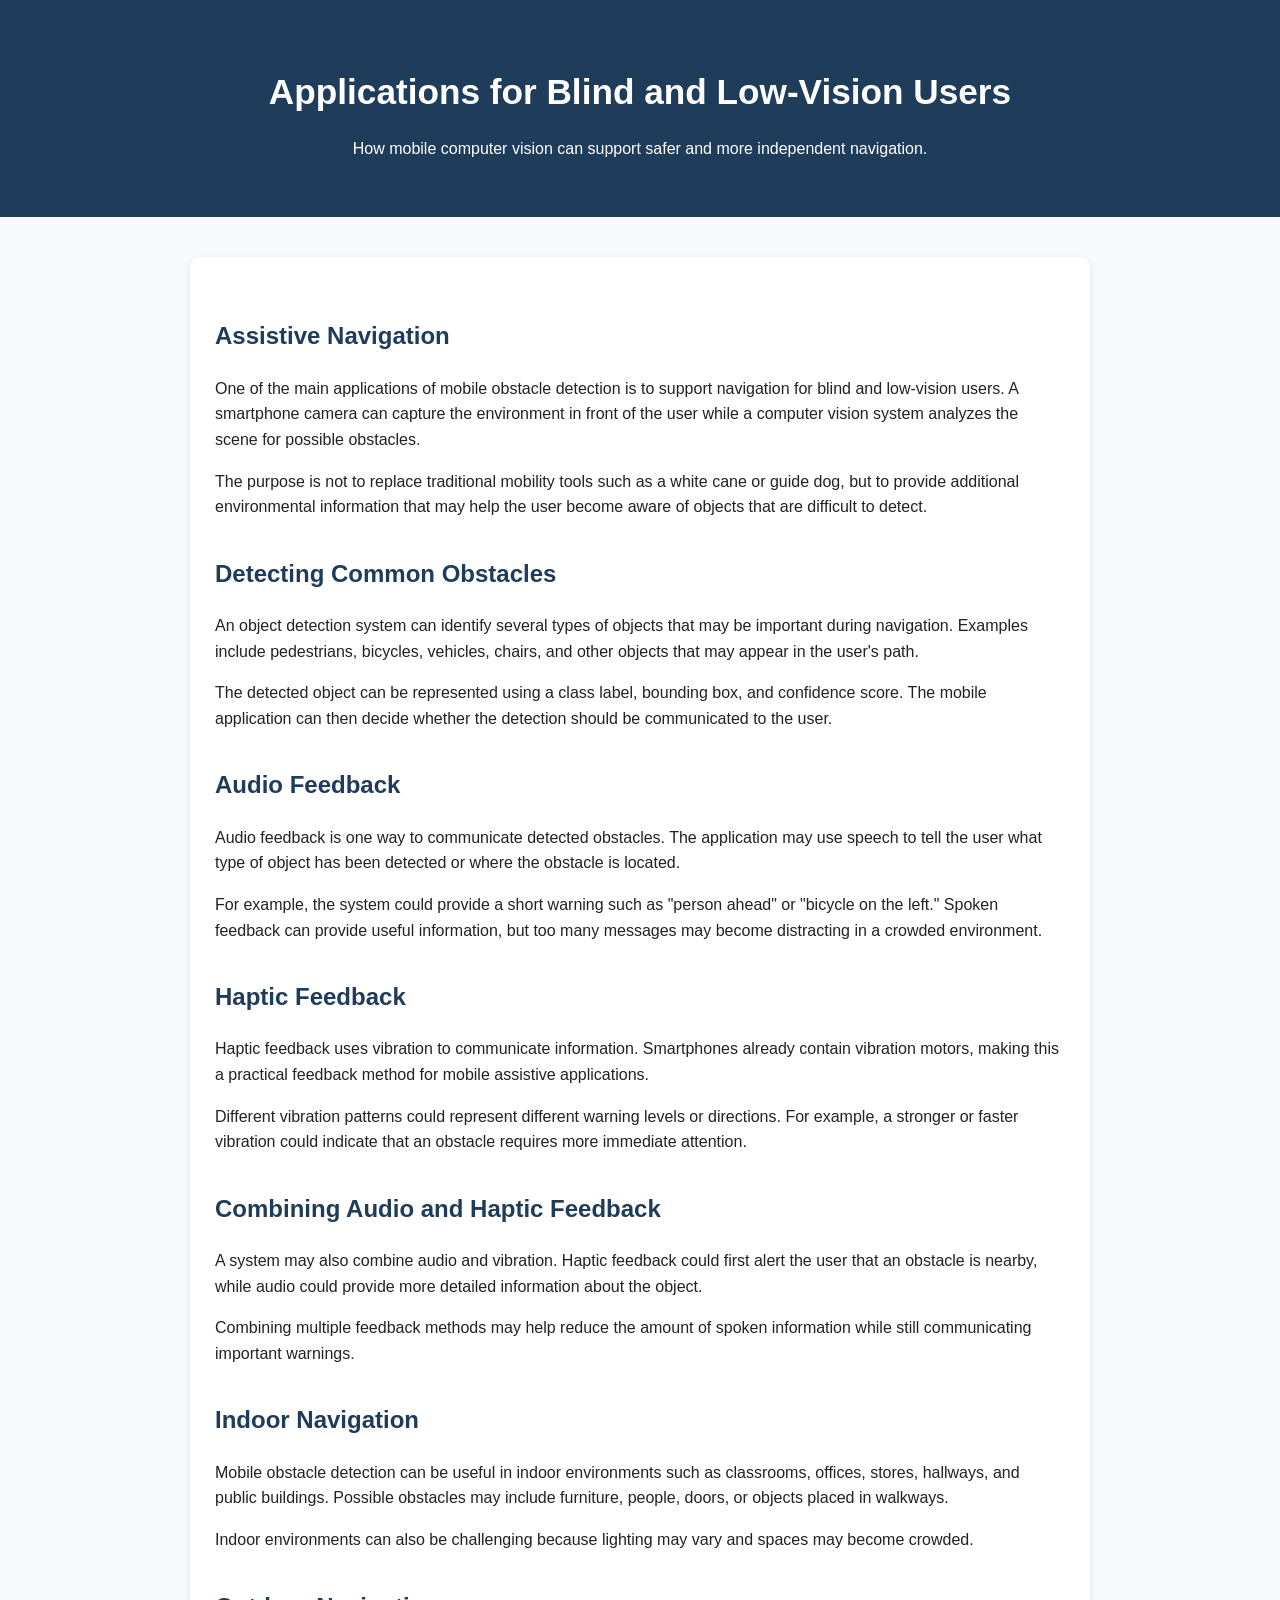
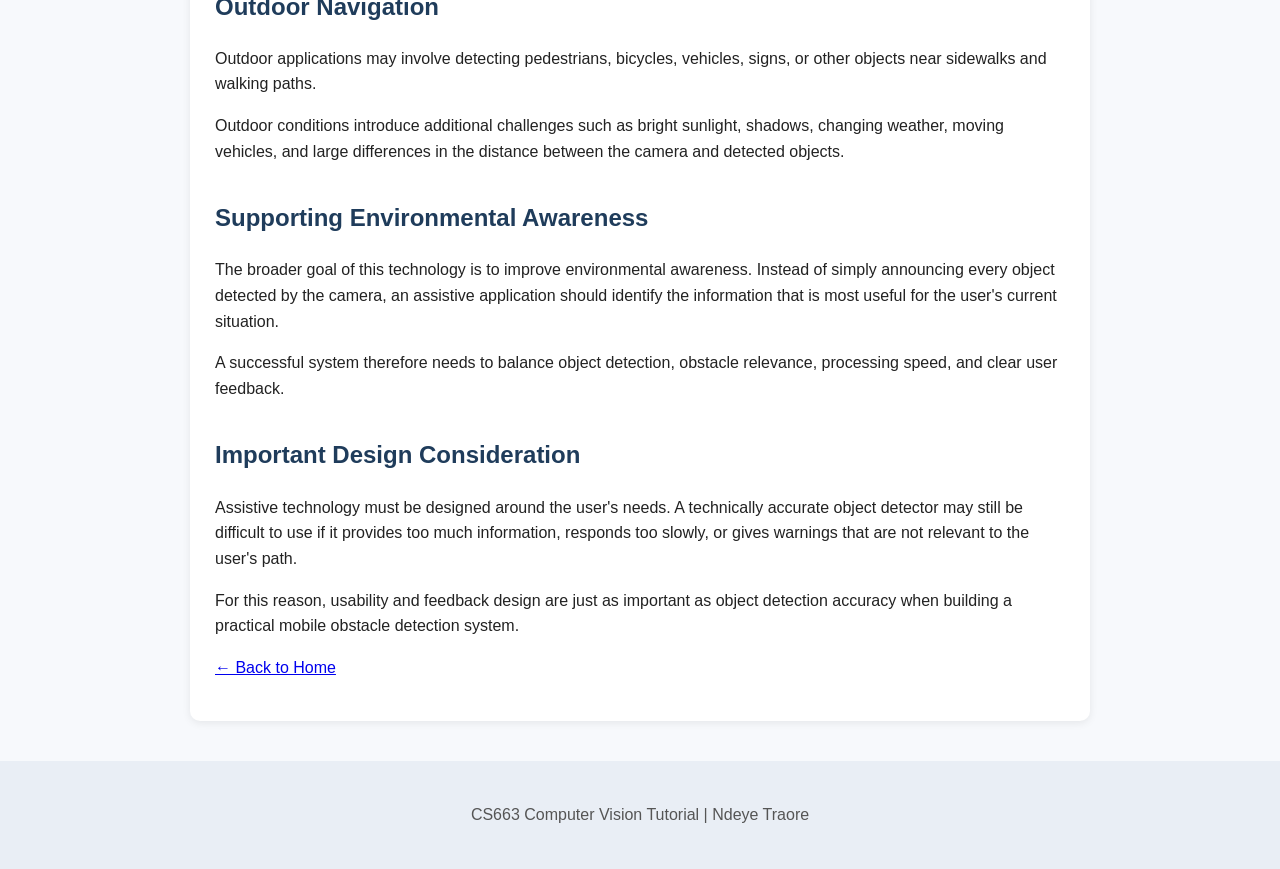
==== applications.html @ bac40fe1 "Create applications.html" ====
<!DOCTYPE html>
<html lang="en">
<head>
  <meta charset="UTF-8">
  <meta name="viewport" content="width=device-width, initial-scale=1.0">

  <title>Applications for Blind and Low-Vision Users</title>

  <link rel="stylesheet" href="style.css">
</head>

<body>

  <header>
    <h1>Applications for Blind and Low-Vision Users</h1>

    <p>
      How mobile computer vision can support safer and more independent navigation.
    </p>
  </header>

  <main>

    <section class="intro">

      <h2>Assistive Navigation</h2>

      <p>
        One of the main applications of mobile obstacle detection is to support
        navigation for blind and low-vision users. A smartphone camera can capture
        the environment in front of the user while a computer vision system analyzes
        the scene for possible obstacles.
      </p>

      <p>
        The purpose is not to replace traditional mobility tools such as a white
        cane or guide dog, but to provide additional environmental information that
        may help the user become aware of objects that are difficult to detect.
      </p>

      <h2>Detecting Common Obstacles</h2>

      <p>
        An object detection system can identify several types of objects that may
        be important during navigation. Examples include pedestrians, bicycles,
        vehicles, chairs, and other objects that may appear in the user's path.
      </p>

      <p>
        The detected object can be represented using a class label, bounding box,
        and confidence score. The mobile application can then decide whether the
        detection should be communicated to the user.
      </p>

      <h2>Audio Feedback</h2>

      <p>
        Audio feedback is one way to communicate detected obstacles. The application
        may use speech to tell the user what type of object has been detected or
        where the obstacle is located.
      </p>

      <p>
        For example, the system could provide a short warning such as "person ahead"
        or "bicycle on the left." Spoken feedback can provide useful information,
        but too many messages may become distracting in a crowded environment.
      </p>

      <h2>Haptic Feedback</h2>

      <p>
        Haptic feedback uses vibration to communicate information. Smartphones
        already contain vibration motors, making this a practical feedback method
        for mobile assistive applications.
      </p>

      <p>
        Different vibration patterns could represent different warning levels or
        directions. For example, a stronger or faster vibration could indicate
        that an obstacle requires more immediate attention.
      </p>

      <h2>Combining Audio and Haptic Feedback</h2>

      <p>
        A system may also combine audio and vibration. Haptic feedback could first
        alert the user that an obstacle is nearby, while audio could provide more
        detailed information about the object.
      </p>

      <p>
        Combining multiple feedback methods may help reduce the amount of spoken
        information while still communicating important warnings.
      </p>

      <h2>Indoor Navigation</h2>

      <p>
        Mobile obstacle detection can be useful in indoor environments such as
        classrooms, offices, stores, hallways, and public buildings. Possible
        obstacles may include furniture, people, doors, or objects placed in
        walkways.
      </p>

      <p>
        Indoor environments can also be challenging because lighting may vary and
        spaces may become crowded.
      </p>

      <h2>Outdoor Navigation</h2>

      <p>
        Outdoor applications may involve detecting pedestrians, bicycles,
        vehicles, signs, or other objects near sidewalks and walking paths.
      </p>

      <p>
        Outdoor conditions introduce additional challenges such as bright sunlight,
        shadows, changing weather, moving vehicles, and large differences in the
        distance between the camera and detected objects.
      </p>

      <h2>Supporting Environmental Awareness</h2>

      <p>
        The broader goal of this technology is to improve environmental awareness.
        Instead of simply announcing every object detected by the camera, an
        assistive application should identify the information that is most useful
        for the user's current situation.
      </p>

      <p>
        A successful system therefore needs to balance object detection, obstacle
        relevance, processing speed, and clear user feedback.
      </p>

      <h2>Important Design Consideration</h2>

      <p>
        Assistive technology must be designed around the user's needs. A technically
        accurate object detector may still be difficult to use if it provides too
        much information, responds too slowly, or gives warnings that are not
        relevant to the user's path.
      </p>

      <p>
        For this reason, usability and feedback design are just as important as
        object detection accuracy when building a practical mobile obstacle
        detection system.
      </p>

      <p>
        <a href="index.html">← Back to Home</a>
      </p>

    </section>

  </main>

  <footer>
    <p>CS663 Computer Vision Tutorial | Ndeye Traore</p>
  </footer>

</body>
</html>
---- style.css ----
body {
  font-family: Arial, sans-serif;
  margin: 0;
  background-color: #f7f9fc;
  color: #222;
  line-height: 1.6;
}

header {
  background-color: #1f3c5b;
  color: white;
  padding: 40px 20px;
  text-align: center;
}

header h1 {
  margin-bottom: 10px;
  font-size: 2.2rem;
}

main {
  max-width: 900px;
  margin: 40px auto;
  padding: 0 20px;
}

h2 {
  color: #1f3c5b;
  margin-top: 35px;
}

.intro {
  background: white;
  padding: 25px;
  border-radius: 10px;
  box-shadow: 0 2px 8px rgba(0, 0, 0, 0.08);
}

.sections {
  display: grid;
  grid-template-columns: repeat(auto-fit, minmax(250px, 1fr));
  gap: 18px;
  margin-top: 20px;
}

.section-card {
  background: white;
  padding: 20px;
  border-radius: 10px;
  box-shadow: 0 2px 8px rgba(0, 0, 0, 0.08);
}

.section-card h3 {
  color: #1f3c5b;
  margin-top: 0;
}

footer {
  text-align: center;
  padding: 25px;
  margin-top: 40px;
  background-color: #e9eef5;
  color: #555;
}


.card-link {
  text-decoration: none;
  color: inherit;
}

.card-link:visited {
  color: inherit;
}

.card-link .section-card {
  transition: transform 0.2s ease, box-shadow 0.2s ease;
}

.card-link .section-card h3,
.card-link .section-card p {
  text-decoration: none;
}


.card-link:hover .section-card {
  transform: translateY(-4px);
  box-shadow: 0 5px 15px rgba(0, 0, 0, 0.15);
}

.card-link:hover .section-card h3 {
  text-decoration: underline;
}
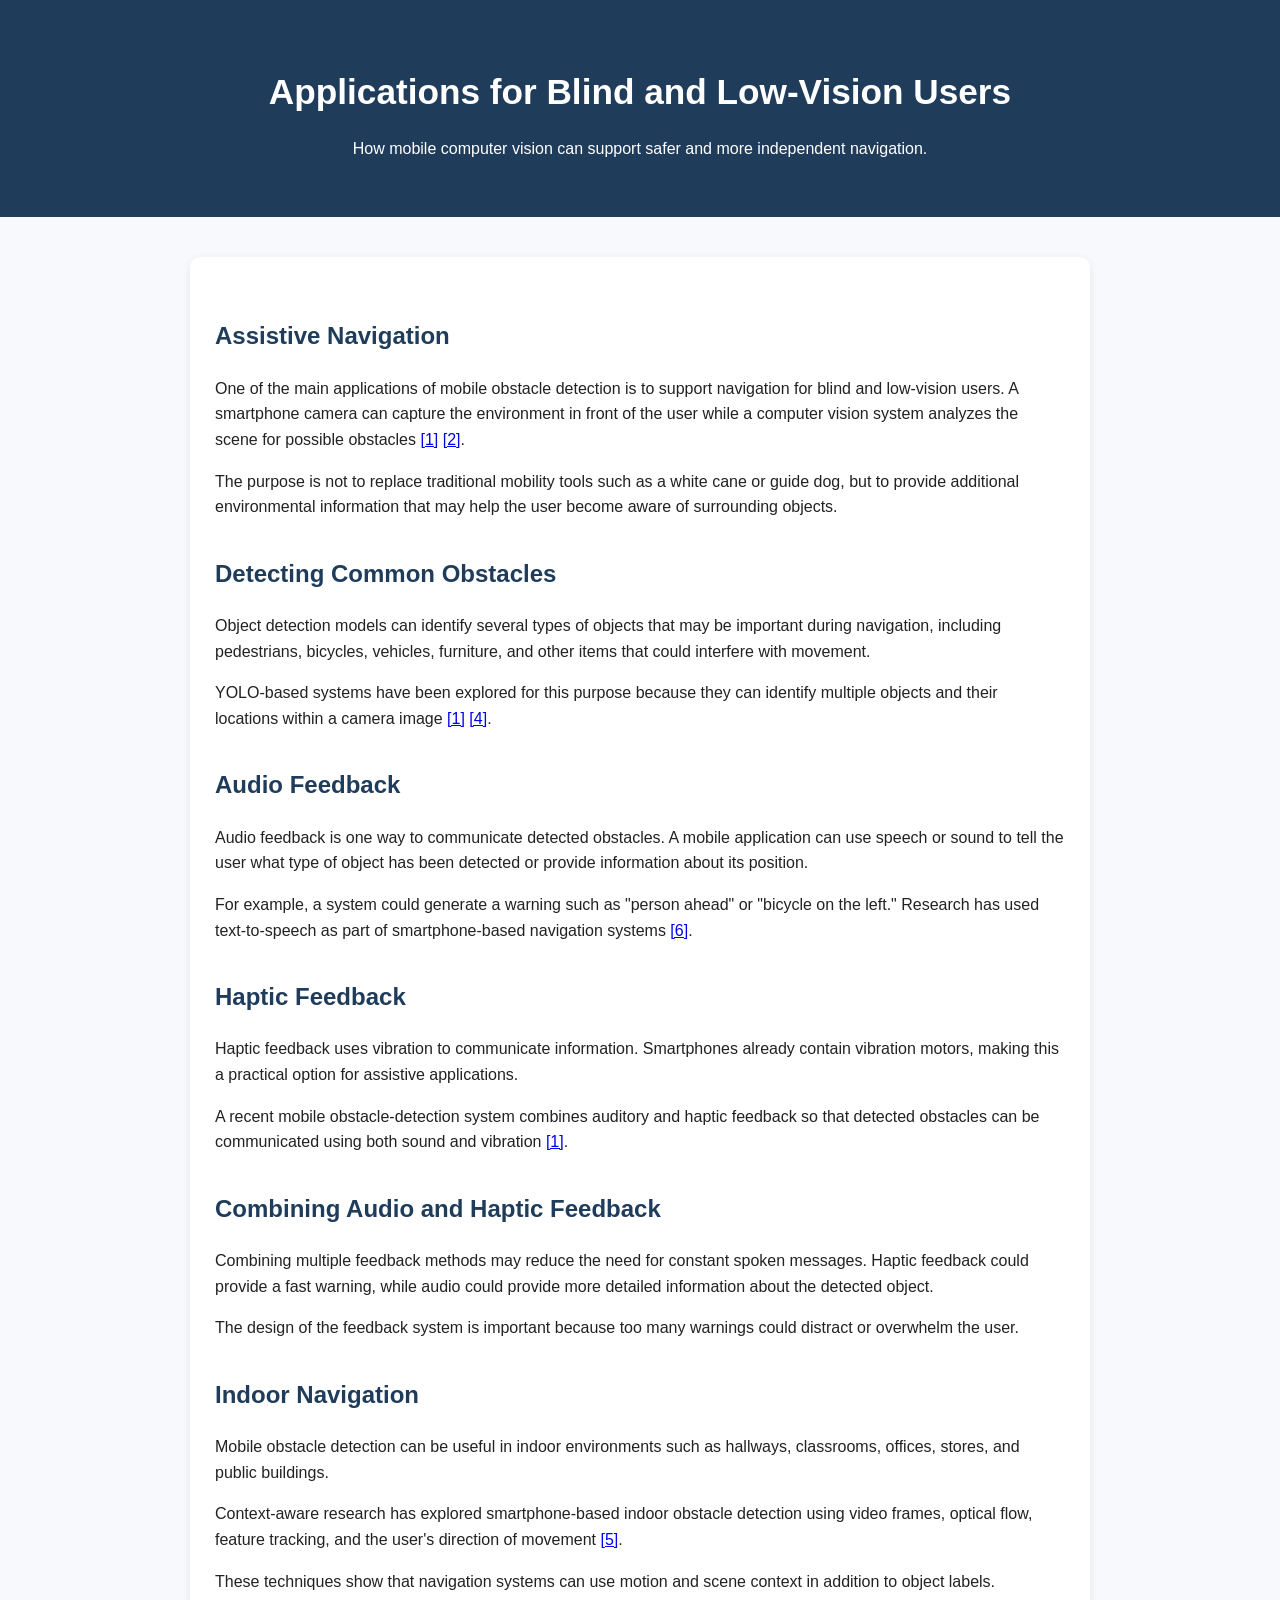
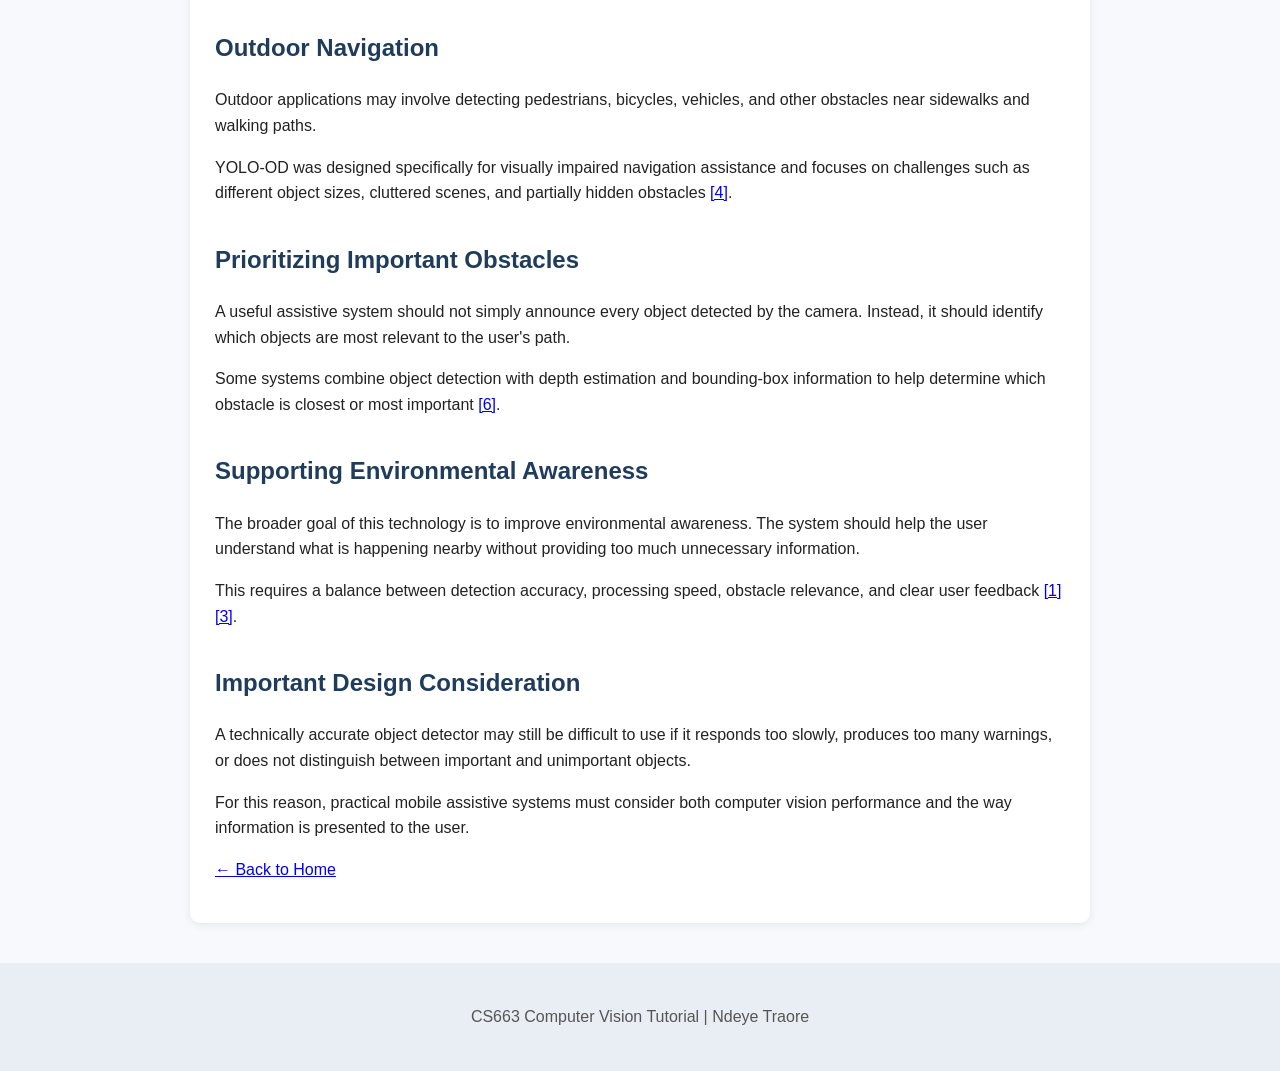
==== commit d3a272d1: "Update applications.html" ====
--- a/applications.html
+++ b/applications.html
@@ -29,125 +29,159 @@
         One of the main applications of mobile obstacle detection is to support
         navigation for blind and low-vision users. A smartphone camera can capture
         the environment in front of the user while a computer vision system analyzes
-        the scene for possible obstacles.
+        the scene for possible obstacles
+        <a href="bibliography.html#source1">[1]</a>
+        <a href="bibliography.html#source2">[2]</a>.
       </p>
 
       <p>
-        The purpose is not to replace traditional mobility tools such as a white
-        cane or guide dog, but to provide additional environmental information that
-        may help the user become aware of objects that are difficult to detect.
+        The purpose is not to replace traditional mobility tools such as a white cane
+        or guide dog, but to provide additional environmental information that may
+        help the user become aware of surrounding objects.
       </p>
+
 
       <h2>Detecting Common Obstacles</h2>
 
       <p>
-        An object detection system can identify several types of objects that may
-        be important during navigation. Examples include pedestrians, bicycles,
-        vehicles, chairs, and other objects that may appear in the user's path.
+        Object detection models can identify several types of objects that may be
+        important during navigation, including pedestrians, bicycles, vehicles,
+        furniture, and other items that could interfere with movement.
       </p>
 
       <p>
-        The detected object can be represented using a class label, bounding box,
-        and confidence score. The mobile application can then decide whether the
-        detection should be communicated to the user.
+        YOLO-based systems have been explored for this purpose because they can
+        identify multiple objects and their locations within a camera image
+        <a href="bibliography.html#source1">[1]</a>
+        <a href="bibliography.html#source4">[4]</a>.
       </p>
+
 
       <h2>Audio Feedback</h2>
 
       <p>
-        Audio feedback is one way to communicate detected obstacles. The application
-        may use speech to tell the user what type of object has been detected or
-        where the obstacle is located.
+        Audio feedback is one way to communicate detected obstacles. A mobile
+        application can use speech or sound to tell the user what type of object
+        has been detected or provide information about its position.
       </p>
 
       <p>
-        For example, the system could provide a short warning such as "person ahead"
-        or "bicycle on the left." Spoken feedback can provide useful information,
-        but too many messages may become distracting in a crowded environment.
+        For example, a system could generate a warning such as "person ahead" or
+        "bicycle on the left." Research has used text-to-speech as part of
+        smartphone-based navigation systems
+        <a href="bibliography.html#source6">[6]</a>.
       </p>
+
 
       <h2>Haptic Feedback</h2>
 
       <p>
         Haptic feedback uses vibration to communicate information. Smartphones
-        already contain vibration motors, making this a practical feedback method
-        for mobile assistive applications.
+        already contain vibration motors, making this a practical option for
+        assistive applications.
       </p>
 
       <p>
-        Different vibration patterns could represent different warning levels or
-        directions. For example, a stronger or faster vibration could indicate
-        that an obstacle requires more immediate attention.
+        A recent mobile obstacle-detection system combines auditory and haptic
+        feedback so that detected obstacles can be communicated using both sound
+        and vibration
+        <a href="bibliography.html#source1">[1]</a>.
       </p>
+
 
       <h2>Combining Audio and Haptic Feedback</h2>
 
       <p>
-        A system may also combine audio and vibration. Haptic feedback could first
-        alert the user that an obstacle is nearby, while audio could provide more
-        detailed information about the object.
+        Combining multiple feedback methods may reduce the need for constant
+        spoken messages. Haptic feedback could provide a fast warning, while audio
+        could provide more detailed information about the detected object.
       </p>
 
       <p>
-        Combining multiple feedback methods may help reduce the amount of spoken
-        information while still communicating important warnings.
+        The design of the feedback system is important because too many warnings
+        could distract or overwhelm the user.
       </p>
+
 
       <h2>Indoor Navigation</h2>
 
       <p>
         Mobile obstacle detection can be useful in indoor environments such as
-        classrooms, offices, stores, hallways, and public buildings. Possible
-        obstacles may include furniture, people, doors, or objects placed in
-        walkways.
+        hallways, classrooms, offices, stores, and public buildings.
       </p>
 
       <p>
-        Indoor environments can also be challenging because lighting may vary and
-        spaces may become crowded.
+        Context-aware research has explored smartphone-based indoor obstacle
+        detection using video frames, optical flow, feature tracking, and the
+        user's direction of movement
+        <a href="bibliography.html#source5">[5]</a>.
       </p>
+
+      <p>
+        These techniques show that navigation systems can use motion and scene
+        context in addition to object labels.
+      </p>
+
 
       <h2>Outdoor Navigation</h2>
 
       <p>
         Outdoor applications may involve detecting pedestrians, bicycles,
-        vehicles, signs, or other objects near sidewalks and walking paths.
+        vehicles, and other obstacles near sidewalks and walking paths.
       </p>
 
       <p>
-        Outdoor conditions introduce additional challenges such as bright sunlight,
-        shadows, changing weather, moving vehicles, and large differences in the
-        distance between the camera and detected objects.
+        YOLO-OD was designed specifically for visually impaired navigation
+        assistance and focuses on challenges such as different object sizes,
+        cluttered scenes, and partially hidden obstacles
+        <a href="bibliography.html#source4">[4]</a>.
       </p>
+
+
+      <h2>Prioritizing Important Obstacles</h2>
+
+      <p>
+        A useful assistive system should not simply announce every object detected
+        by the camera. Instead, it should identify which objects are most relevant
+        to the user's path.
+      </p>
+
+      <p>
+        Some systems combine object detection with depth estimation and bounding-box
+        information to help determine which obstacle is closest or most important
+        <a href="bibliography.html#source6">[6]</a>.
+      </p>
+
 
       <h2>Supporting Environmental Awareness</h2>
 
       <p>
         The broader goal of this technology is to improve environmental awareness.
-        Instead of simply announcing every object detected by the camera, an
-        assistive application should identify the information that is most useful
-        for the user's current situation.
+        The system should help the user understand what is happening nearby without
+        providing too much unnecessary information.
       </p>
 
       <p>
-        A successful system therefore needs to balance object detection, obstacle
-        relevance, processing speed, and clear user feedback.
+        This requires a balance between detection accuracy, processing speed,
+        obstacle relevance, and clear user feedback
+        <a href="bibliography.html#source1">[1]</a>
+        <a href="bibliography.html#source3">[3]</a>.
       </p>
+
 
       <h2>Important Design Consideration</h2>
 
       <p>
-        Assistive technology must be designed around the user's needs. A technically
-        accurate object detector may still be difficult to use if it provides too
-        much information, responds too slowly, or gives warnings that are not
-        relevant to the user's path.
+        A technically accurate object detector may still be difficult to use if it
+        responds too slowly, produces too many warnings, or does not distinguish
+        between important and unimportant objects.
       </p>
 
       <p>
-        For this reason, usability and feedback design are just as important as
-        object detection accuracy when building a practical mobile obstacle
-        detection system.
+        For this reason, practical mobile assistive systems must consider both
+        computer vision performance and the way information is presented to the user.
       </p>
+
 
       <p>
         <a href="index.html">← Back to Home</a>
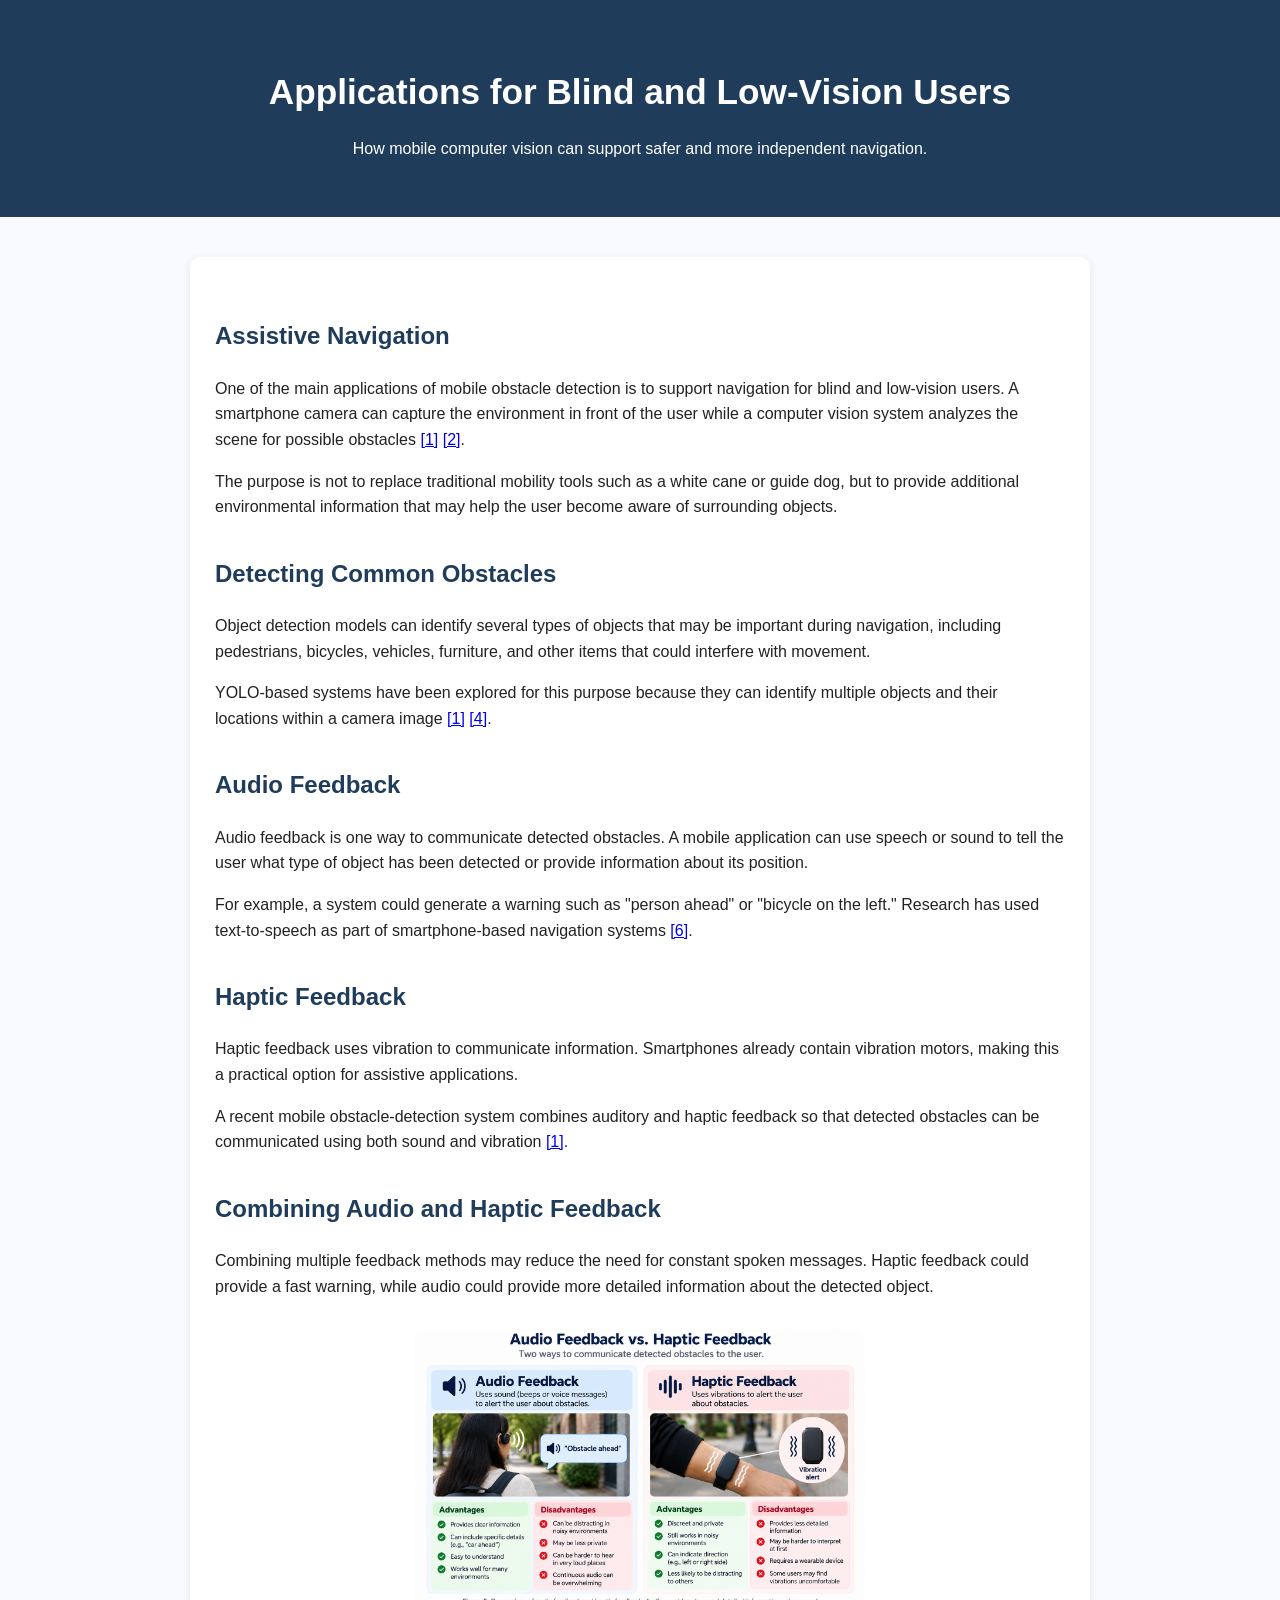
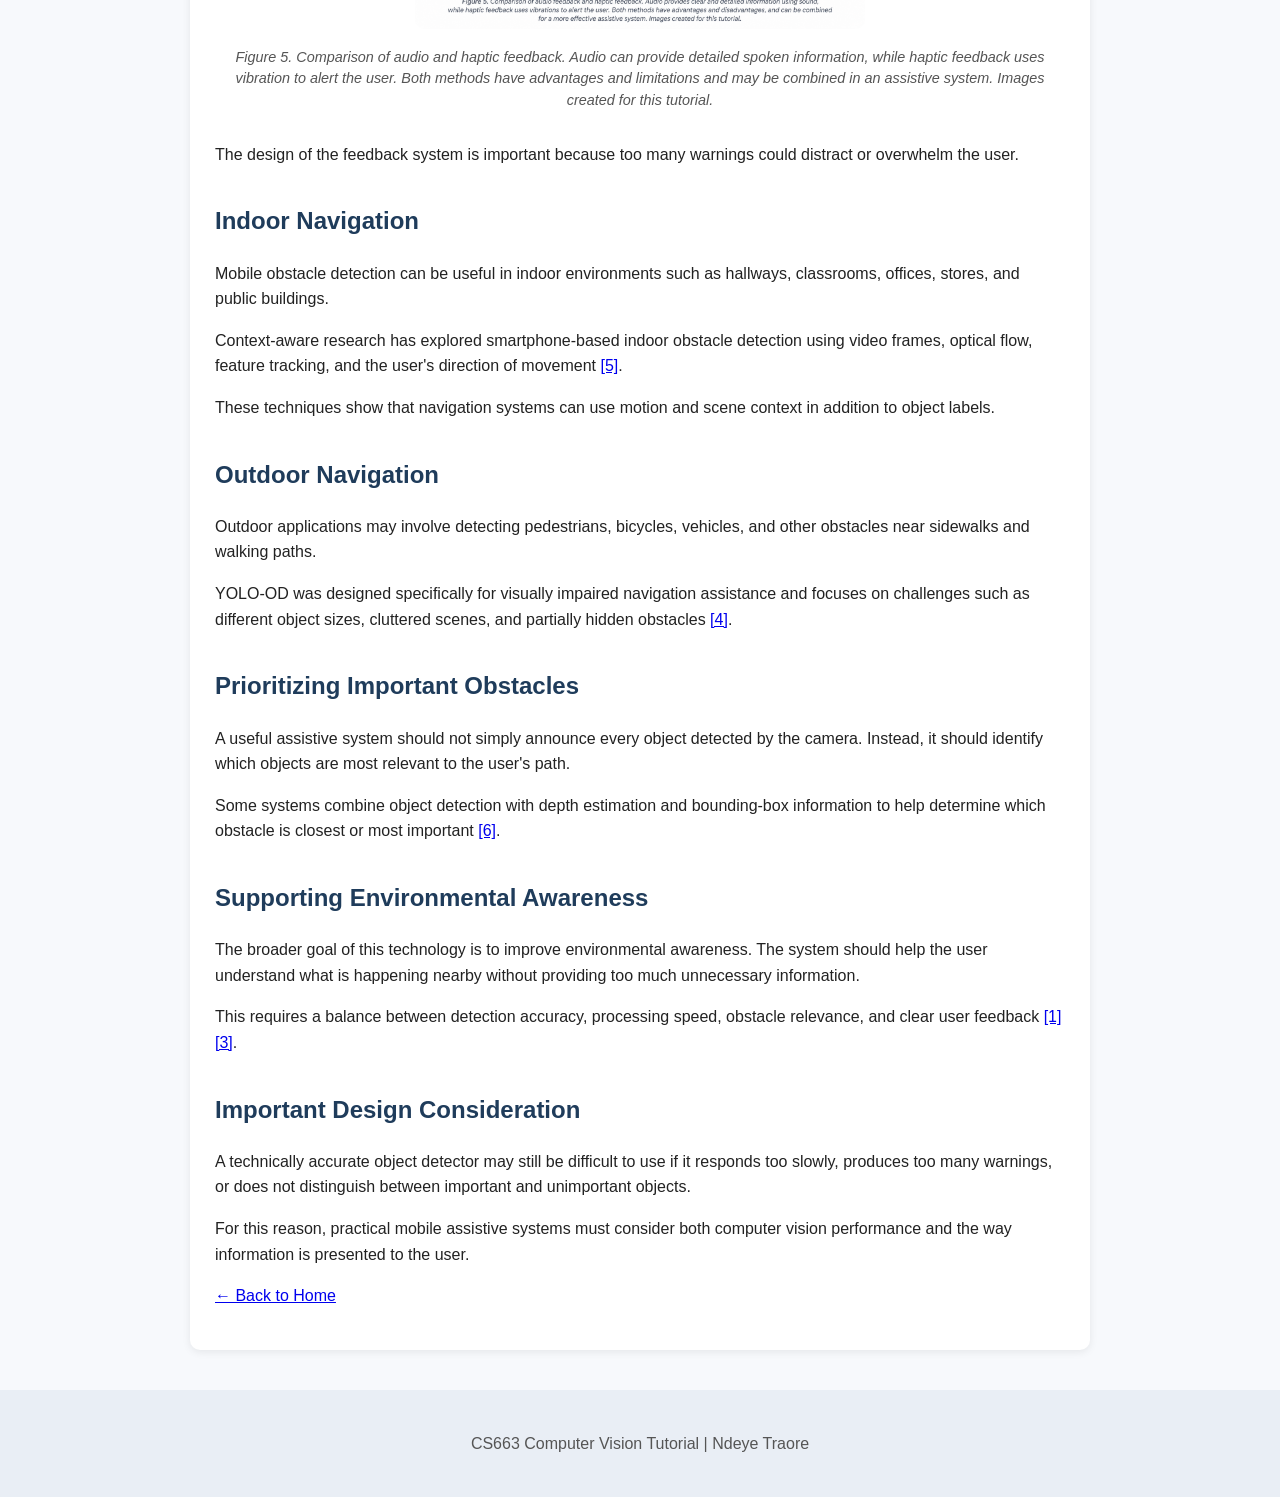
==== commit 560f5d5d: "Update applications.html" ====
--- a/applications.html
+++ b/applications.html
@@ -96,7 +96,21 @@
         spoken messages. Haptic feedback could provide a fast warning, while audio
         could provide more detailed information about the detected object.
       </p>
-
+<figure class="tutorial-figure">
+
+  <img
+    src="audio-vs-haptic.png"
+    alt="Comparison of audio feedback and haptic feedback for assistive obstacle detection."
+  >
+
+  <figcaption>
+    Figure 5. Comparison of audio and haptic feedback. Audio can provide
+    detailed spoken information, while haptic feedback uses vibration to
+    alert the user. Both methods have advantages and limitations and may
+    be combined in an assistive system. Images created for this tutorial.
+  </figcaption>
+
+</figure>
       <p>
         The design of the feedback system is important because too many warnings
         could distract or overwhelm the user.
--- a/style.css
+++ b/style.css
@@ -91,3 +91,33 @@
 .card-link:hover .section-card h3 {
   text-decoration: underline;
 }
+pre {
+  background-color: #f1f4f8;
+  padding: 18px;
+  border-radius: 8px;
+  overflow-x: auto;
+  border-left: 4px solid #1f3c5b;
+}
+
+code {
+  font-family: "Courier New", monospace;
+}
+.tutorial-figure {
+  margin: 30px 0;
+  text-align: center;
+}
+
+.tutorial-figure img {
+  width: 60%;
+  max-width: 450px;
+  height: auto;
+  border-radius: 10px;
+}
+
+.tutorial-figure figcaption {
+  margin-top: 10px;
+  font-size: 0.9rem;
+  color: #555;
+  font-style: italic;
+  line-height: 1.5;
+}
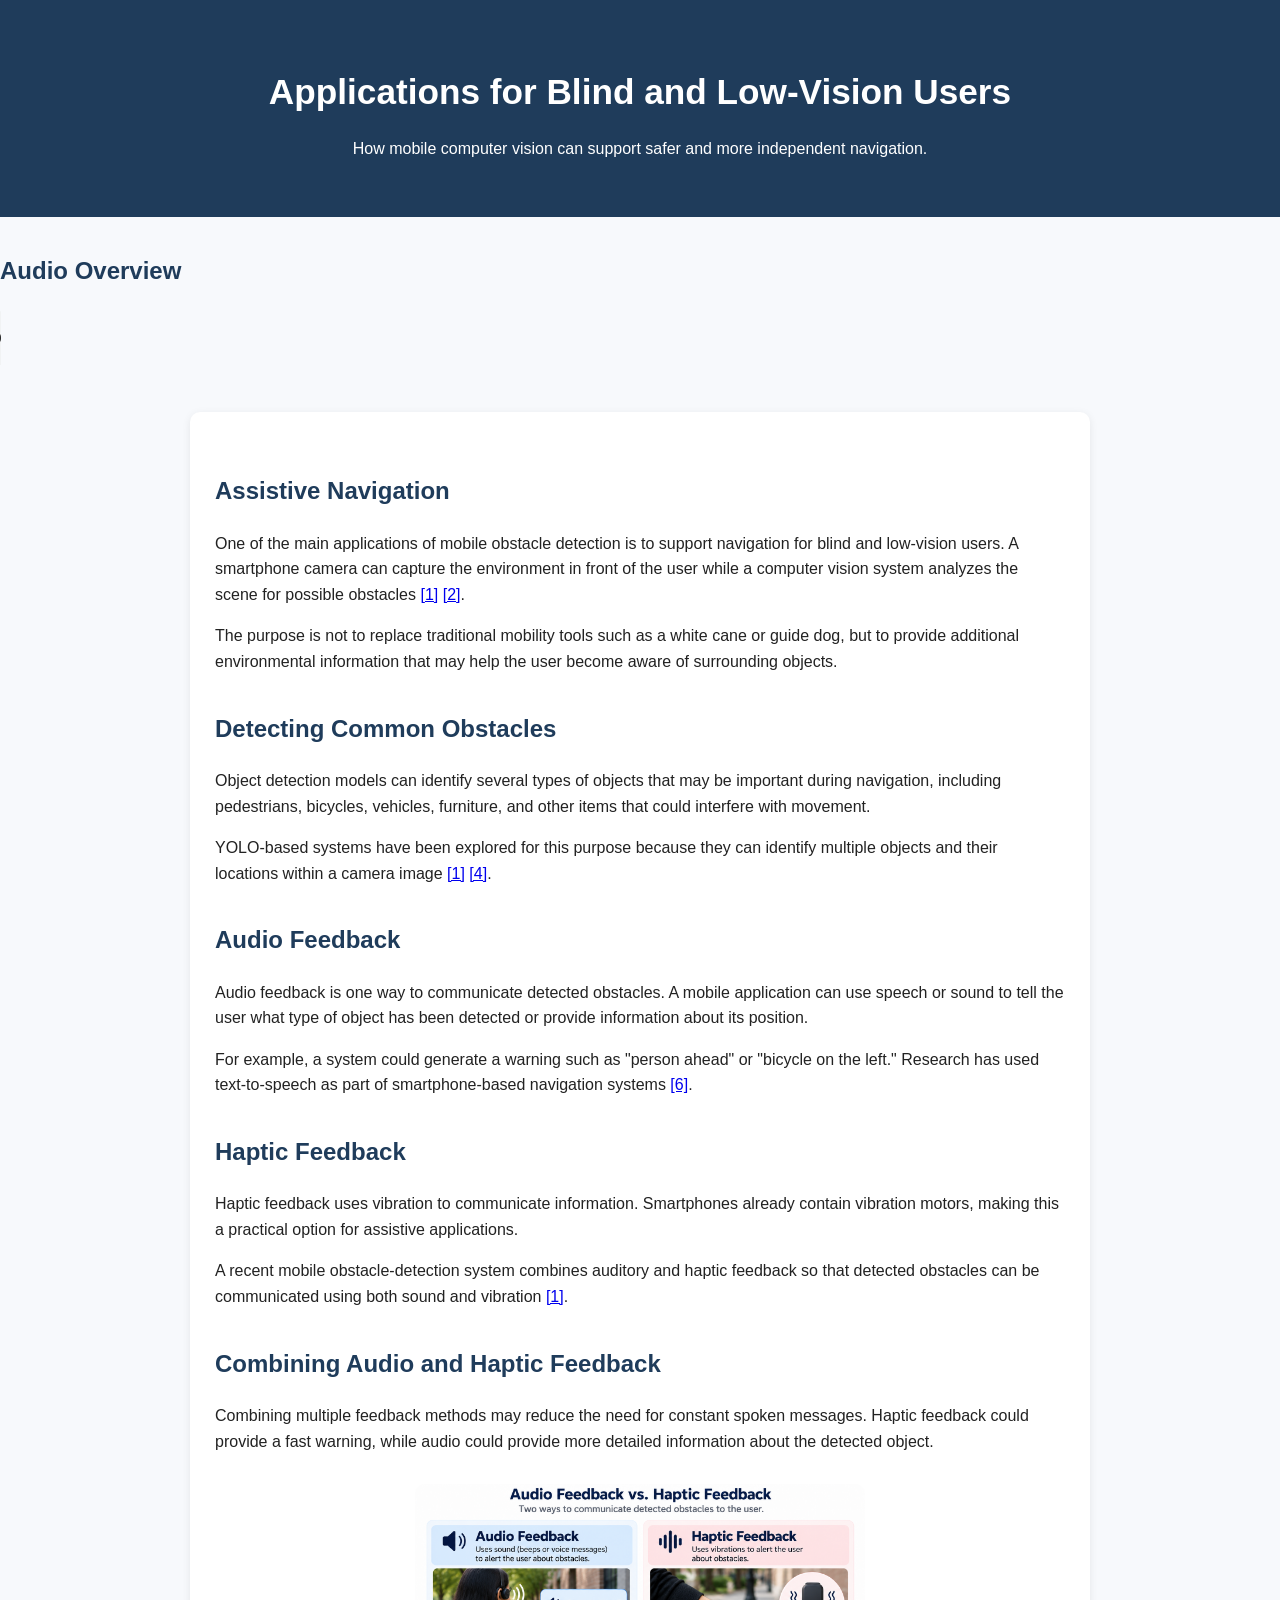
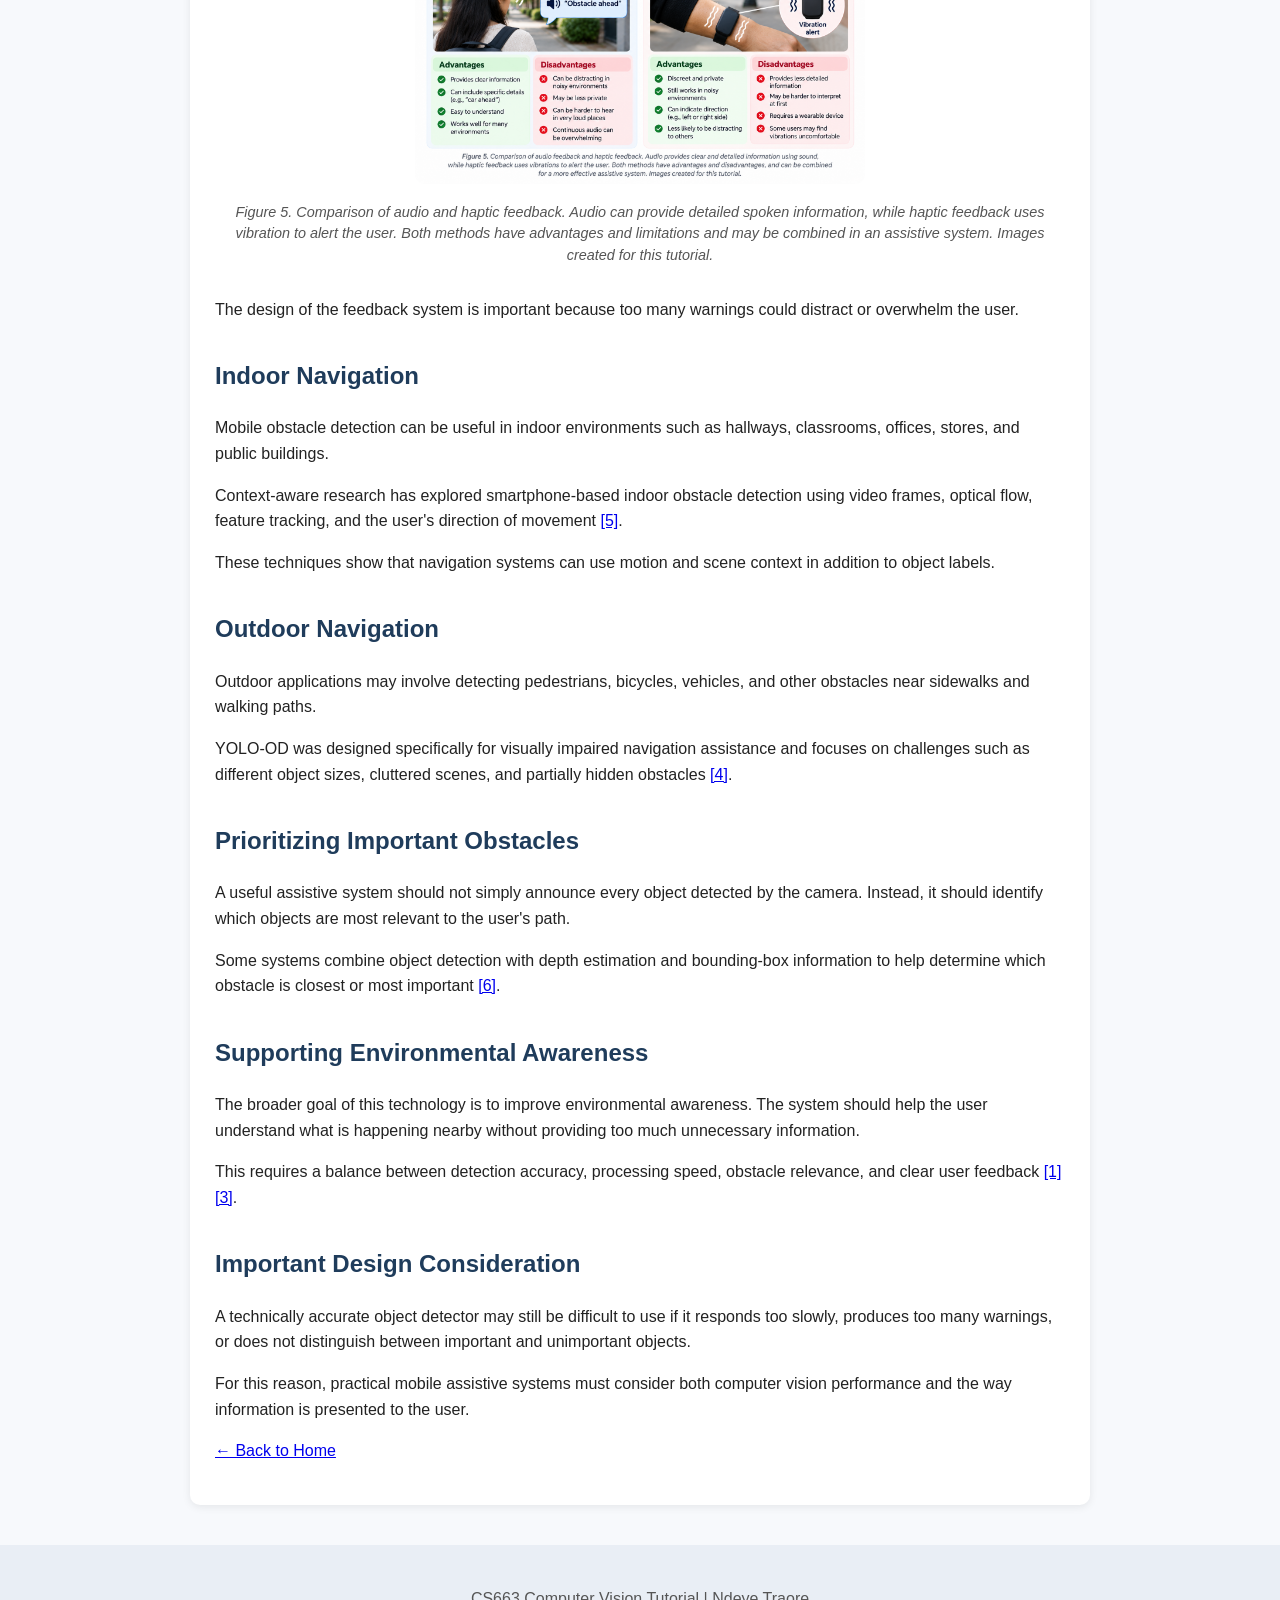
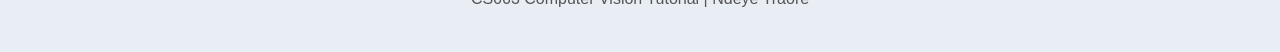
==== commit d094056c: "Update applications.html" ====
--- a/applications.html
+++ b/applications.html
@@ -19,6 +19,15 @@
     </p>
   </header>
 
+<section class="audio-section">
+  <h2>Audio Overview</h2>
+
+  <audio controls>
+    <source src="Application.m4a" type="audio/mp4">
+    Your browser does not support the audio element.
+  </audio>
+</section>
+  
   <main>
 
     <section class="intro">
--- a/style.css
+++ b/style.css
@@ -121,3 +121,23 @@
   font-style: italic;
   line-height: 1.5;
 }
+button {
+  background-color: #1f3c5b;
+  color: white;
+  border: none;
+  padding: 12px 20px;
+  border-radius: 8px;
+  font-size: 1rem;
+  cursor: pointer;
+}
+
+button:hover {
+  background-color: #16304a;
+}
+
+#quizResult {
+  margin-top: 25px;
+  padding: 15px;
+  background-color: #f1f4f8;
+  border-radius: 8px;
+}
